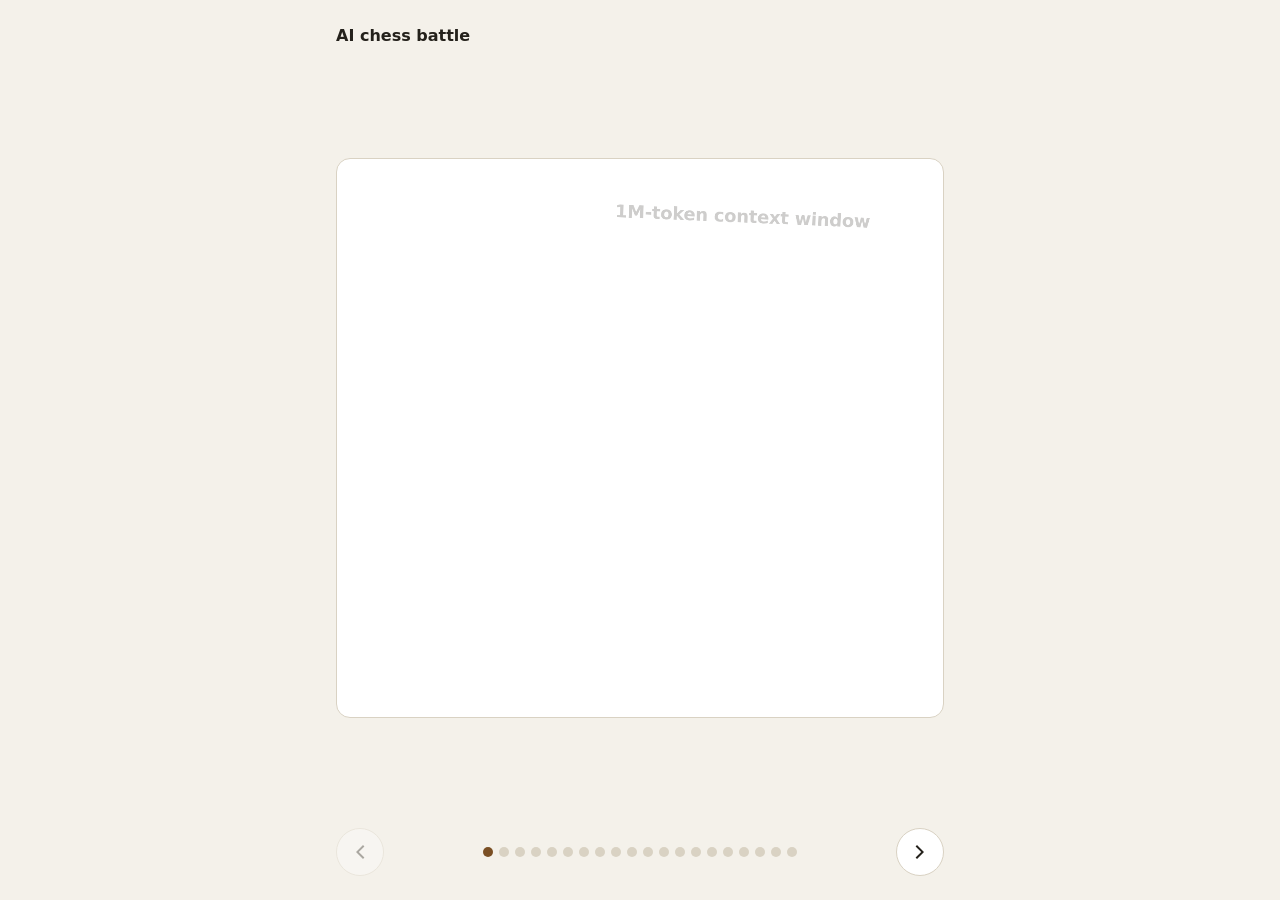
==== participants.html @ 526ddec9 "Release round 0" ====
<!doctype html>
<html lang="en">
<head>
<meta charset="utf-8">
<meta name="viewport" content="width=device-width, initial-scale=1">
<title>AI chess battle: the players</title>
<meta name="description" content="The sixteen players of the AI chess battle: who made them, when, how big they are and what they cost.">
<link rel="stylesheet" href="participants.css">
<script type="module" src="participants.js"></script>
</head>
<body>
<main class="stage">
  <header class="stage-head">
    <a class="back" href="./">AI chess battle</a>
    <span id="counter" class="counter" aria-live="polite"></span>
  </header>
  <article id="card" class="card" aria-live="polite"><p class="muted">Loading</p></article>
  <nav class="stage-nav" aria-label="Players">
    <button id="prev" class="nav-button" type="button" aria-label="Previous player">
      <svg viewBox="0 0 24 24" fill="currentColor" aria-hidden="true"><path d="M15 5 8 12l7 7 1.4-1.4L10.8 12l5.6-5.6z"/></svg>
    </button>
    <ol id="dots" class="dots"></ol>
    <button id="next" class="nav-button" type="button" aria-label="Next player">
      <svg viewBox="0 0 24 24" fill="currentColor" aria-hidden="true"><path d="M9 5 7.6 6.4l5.6 5.6-5.6 5.6L9 19l7-7z"/></svg>
    </button>
  </nav>
</main>
</body>
</html>
---- participants.css ----
:root {
  color-scheme: light dark;
  --bg: #f4f1ea; --surface: #ffffff; --border: #d9d2c3; --text: #24211b; --muted: #5c5547; --accent: #7a4f24;
  --track: #e4ded2; --focus: #2a78d6;
  --radius: 14px; --ease: cubic-bezier(0.2, 0, 0, 1);
}
@media (prefers-color-scheme: dark) {
  :root { --bg: #1b1916; --surface: #26231f; --border: #3d3832; --text: #ece7dd; --muted: #b3ab9c; --accent: #d9a566; --track: #1b1916; --focus: #6aa8f0; }
}
* { box-sizing: border-box; }
body { margin: 0; min-height: 100vh; background: var(--bg); color: var(--text); font: 16px/1.5 system-ui, sans-serif; }
:focus-visible { outline: 2px solid var(--focus); outline-offset: 3px; }
.stage { min-height: 100vh; max-width: 640px; margin: 0 auto; padding: 24px 16px; display: grid; grid-template-rows: auto 1fr auto; gap: 20px; }
.stage-head { display: flex; justify-content: space-between; align-items: center; }
.back { color: var(--text); font-weight: 700; text-decoration: none; }
.counter, .muted { color: var(--muted); font-variant-numeric: tabular-nums; }
.card { position: relative; align-self: center; background: var(--surface); border: 1px solid var(--border); border-radius: var(--radius); padding: 32px; min-height: 560px; display: flex; flex-direction: column; gap: 20px; }
.card.enter { animation: enter 260ms var(--ease); }
@keyframes enter { from { opacity: 0; transform: translateX(var(--from, 16px)); } to { opacity: 1; transform: none; } }
.who { display: flex; align-items: center; gap: 16px; }
.logo { width: 64px; height: 64px; border-radius: 14px; object-fit: contain; background: #fff; padding: 6px; border: 1px solid var(--border); flex: none; }
.logo-fallback { width: 64px; height: 64px; border-radius: 14px; display: grid; place-items: center; background: var(--accent); color: #fff; font-size: 1.8rem; font-weight: 800; flex: none; }
h1 { margin: 0; font-size: 1.7rem; line-height: 1.15; letter-spacing: -0.01em; }
.maker { color: var(--muted); }
.tags { display: flex; flex-wrap: wrap; gap: 8px; margin: 0; padding: 0; list-style: none; }
.tag { padding: 2px 10px; border-radius: 999px; border: 1px solid var(--border); font-size: 0.8rem; color: var(--muted); }
.tag.on { border-color: var(--accent); color: var(--accent); font-weight: 600; }
.facts { display: grid; grid-template-columns: repeat(3, 1fr); gap: 12px; margin: 0; }
.facts div { min-width: 0; }
.facts dt { font-size: 0.72rem; text-transform: uppercase; letter-spacing: 0.06em; color: var(--muted); }
.facts dd { margin: 2px 0 0; font-weight: 600; font-variant-numeric: tabular-nums; overflow-wrap: anywhere; }
.description { margin: 0; color: var(--text); }
.note { margin: 0; font-size: 0.85rem; color: var(--muted); }
.prices { display: grid; gap: 10px; margin-top: auto; }
.price { display: grid; grid-template-columns: 56px 1fr 96px; align-items: center; gap: 12px; font-size: 0.85rem; }
.price-label { color: var(--muted); }
.price-value { text-align: right; font-variant-numeric: tabular-nums; font-weight: 600; }
.bar { height: 12px; border-radius: 6px; background: var(--track); border: 1px solid var(--border); overflow: hidden; }
.bar span { display: block; height: 100%; border-radius: 6px 0 0 6px; box-shadow: inset 0 0 0 1px rgb(0 0 0 / 0.18); transition: width 300ms var(--ease); }
.scale { display: flex; justify-content: space-between; font-size: 0.72rem; color: var(--muted); padding-left: 68px; padding-right: 108px; }
.stage-nav { display: flex; align-items: center; justify-content: space-between; gap: 12px; }
.nav-button { width: 48px; height: 48px; border-radius: 50%; border: 1px solid var(--border); background: var(--surface); color: var(--text); display: grid; place-items: center; cursor: pointer; }
.nav-button:hover:not(:disabled) { border-color: var(--accent); color: var(--accent); }
.nav-button:disabled { opacity: 0.35; cursor: default; }
.nav-button svg { width: 24px; height: 24px; }
.dots { display: flex; flex-wrap: wrap; justify-content: center; gap: 6px; margin: 0; padding: 0; list-style: none; }
.dots button { width: 10px; height: 10px; padding: 0; border-radius: 50%; border: 0; background: var(--border); cursor: pointer; }
.dots button[aria-current="true"] { background: var(--accent); }
@media (max-width: 520px) {
  .card { padding: 20px; min-height: 620px; }
  .facts { grid-template-columns: repeat(2, 1fr); }
  .price { grid-template-columns: 48px 1fr 80px; }
  .scale { padding-left: 60px; padding-right: 92px; }
}
@media (prefers-reduced-motion: reduce) { .card.enter { animation: none; } .bar span { transition: none; } }
.who-text { flex: 1; min-width: 0; }
.title-row { display: flex; align-items: center; justify-content: space-between; gap: 12px; }
.role { padding: 4px 14px; border-radius: 999px; background: var(--accent); color: var(--surface); font-size: 0.8rem; font-weight: 700; letter-spacing: 0.08em; text-transform: uppercase; flex: none; }
@media (max-width: 520px) { h1 { font-size: 1.35rem; } .role { padding: 3px 10px; font-size: 0.72rem; } }
.metric p { margin: 0; }
.rules { margin: 0; padding-left: 1.2em; display: grid; gap: 10px; font-size: 0.92rem; }
.rules li::marker { color: var(--accent); font-weight: 700; }
.cover { flex: 1; display: flex; flex-direction: column; align-items: center; justify-content: center; gap: 22px; text-align: center; }
.card:has(.cover-image) { padding-top: 0; overflow: hidden; }
.cover-image { display: block; width: calc(100% + 64px); margin: 0 -32px; height: auto; aspect-ratio: 3 / 2; object-fit: cover; }
.visually-hidden { position: absolute; width: 1px; height: 1px; overflow: hidden; clip-path: inset(50%); white-space: nowrap; }
.cover-title { font-size: clamp(2.4rem, 7vw, 3.6rem); letter-spacing: -0.03em; line-height: 1; }
.cover-sub { margin: 0; max-width: 36ch; font-size: 1.15rem; color: var(--muted); }
.cover-faces { display: grid; grid-template-columns: repeat(8, 32px); gap: 6px; margin: 0; padding: 0; list-style: none; }
.cover-faces .logo, .cover-faces .logo-fallback { width: 32px; height: 32px; border-radius: 50%; padding: 3px; font-size: 0.85rem; }
.cover-meta { display: flex; flex-wrap: wrap; justify-content: center; gap: 8px 20px; margin: 0; padding: 0; list-style: none; font-weight: 600; }
.cover-meta li + li::before { content: "·"; margin-right: 20px; color: var(--muted); }
.presenting .stage-head { visibility: hidden; }
.presenting .dots { visibility: hidden; }
.presenting .nav-button { opacity: 0.25; }
@media (max-width: 520px) {
  .card:has(.cover-image) { padding-top: 0; }
  .cover-image { width: calc(100% + 40px); margin: 0 -20px; }
  .cover-meta { flex-direction: column; gap: 4px; }
  .cover-meta li + li::before { content: none; }
}
.card:has(.cover-image) .cover { justify-content: flex-start; }
.card-intro { padding: 0; overflow: hidden; }
.intro { position: relative; flex: 1; min-height: 520px; }
.buzz { position: absolute; max-width: 72%; width: max-content; font-weight: 800; letter-spacing: -0.01em; line-height: 1.1; color: var(--text); opacity: 0; }
.buzz:nth-child(3n) { color: var(--accent); }
.buzz:nth-child(4n) { color: var(--muted); font-weight: 600; }
.punchline { position: absolute; inset: 0; display: grid; place-items: center; margin: 0; padding: 32px; text-align: center; font-size: clamp(1.8rem, 5vw, 2.6rem); font-weight: 800; letter-spacing: -0.02em; opacity: 0; }
.cover-sub { max-width: 36ch; }
@media (prefers-reduced-motion: reduce) { .buzz { opacity: 0.35; } .punchline { opacity: 1; } }
.card-cover { position: fixed; inset: 0; align-self: stretch; justify-self: stretch; z-index: 1; min-height: 0; padding: 0; border: 0; border-radius: 0; overflow: hidden; background: #111; animation: none; }
.cover-full { position: absolute; inset: 0; width: 100%; height: 100%; object-fit: cover; object-position: 50% 12%; }
.cover-lines { position: absolute; left: 6vw; right: 6vw; top: 66.7%; bottom: 0; margin: 0; display: flex; flex-direction: column; align-items: center; justify-content: center; gap: 0.2em; text-align: center; font-size: clamp(1.4rem, 3.4vw, 3rem); font-weight: 800; line-height: 1.1; letter-spacing: -0.02em; }
.cover-lines span { color: #fff; text-shadow: 0 2px 4px rgb(0 0 0 / 0.8), 0 0 24px rgb(0 0 0 / 0.6); opacity: 0; animation: sticker 520ms var(--ease) forwards; }
@keyframes sticker { from { opacity: 0; transform: translateY(0.6em) rotate(-1.5deg); } to { opacity: 1; transform: none; } }
.on-cover .stage-head, .on-cover .dots { visibility: hidden; }
.on-cover .stage-nav { position: fixed; left: 16px; right: 16px; bottom: 16px; z-index: 2; }
.on-cover .nav-button { background: rgb(255 255 255 / 0.85); color: #1b1916; border-color: transparent; }
@media (prefers-reduced-motion: reduce) { .cover-lines span { animation: none; opacity: 1; } }
.who-cares { position: absolute; left: 50%; top: 50%; z-index: 3; margin: 0; padding: 0.1em 0.4em; border: 0.09em solid var(--dear, #d03b3b); border-radius: 0.12em; color: #d03b3b; background: rgb(255 255 255 / 0.9); font-size: clamp(3rem, 11vw, 6rem); font-weight: 900; letter-spacing: 0.02em; line-height: 1; text-transform: uppercase; white-space: nowrap; pointer-events: none; transform: translate(-50%, -50%) rotate(-16deg); animation: stamp 380ms cubic-bezier(0.2, 0.9, 0.3, 1.3) both; }
@keyframes stamp { from { opacity: 0; transform: translate(-50%, -50%) rotate(-16deg) scale(2.4); } to { opacity: 1; transform: translate(-50%, -50%) rotate(-16deg) scale(1); } }
@media (prefers-reduced-motion: reduce) { .who-cares { animation: none; } }
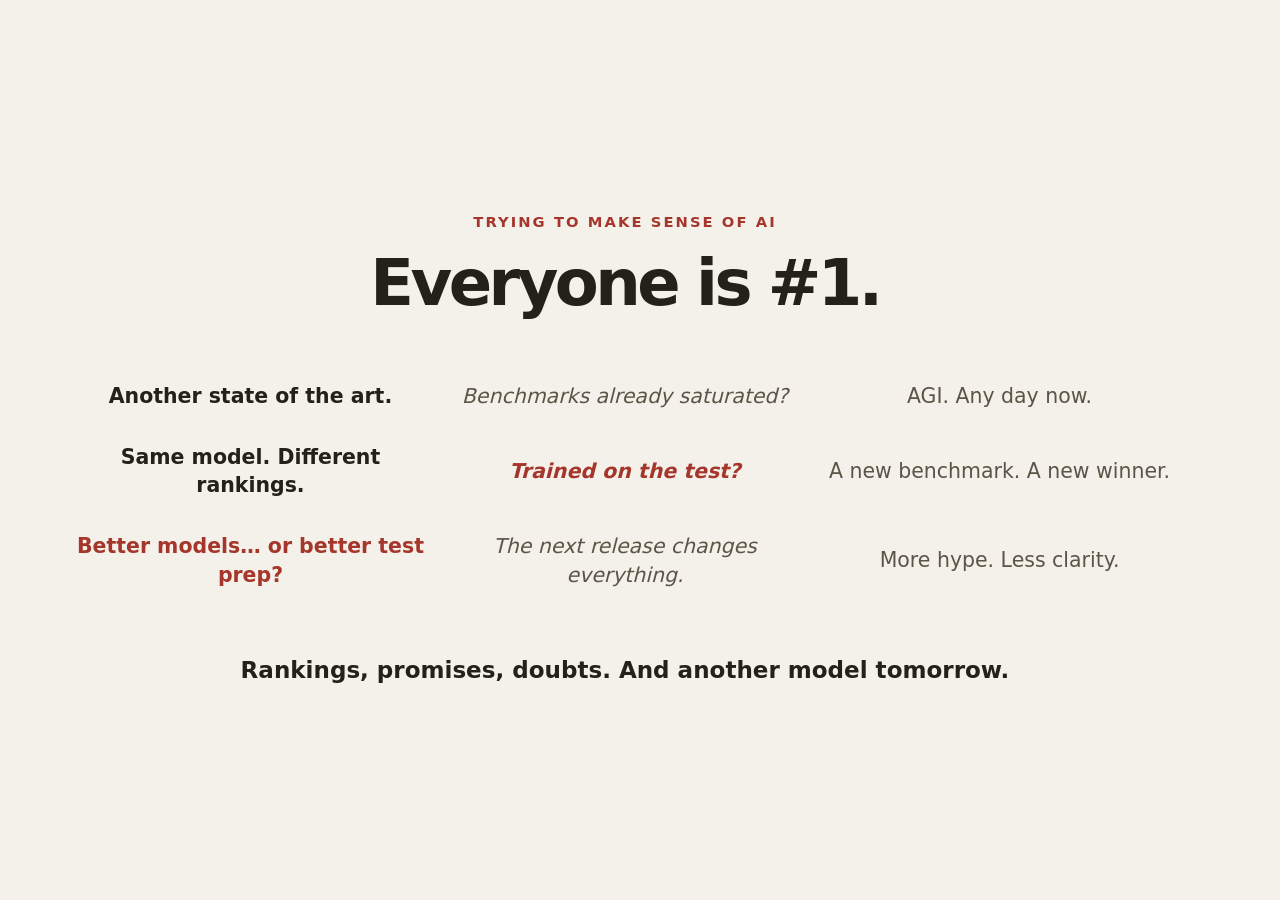
==== commit 2b32fe05: "Publish all nine rounds with the recording-ready presentation The presentation now chains every roun" ====
--- a/participants.html
+++ b/participants.html
@@ -3,27 +3,32 @@
 <head>
 <meta charset="utf-8">
 <meta name="viewport" content="width=device-width, initial-scale=1">
-<title>AI chess battle: the players</title>
-<meta name="description" content="The sixteen players of the AI chess battle: who made them, when, how big they are and what they cost.">
+<meta name="theme-color" content="#f4f1ea">
+<title>AI chess battle: the presentation</title>
+<meta name="description" content="Meet the contenders. Learn the rules. Pick your favourite. The AI chess battle starts here.">
+<link rel="stylesheet" href="vendor/chessground/chessground.base.css">
+<link rel="stylesheet" href="vendor/chessground/chessground.brown.css">
+<link rel="stylesheet" href="vendor/chessground/chessground.cburnett.css">
 <link rel="stylesheet" href="participants.css">
 <script type="module" src="participants.js"></script>
 </head>
 <body>
 <main class="stage">
   <header class="stage-head">
-    <a class="back" href="./">AI chess battle</a>
-    <span id="counter" class="counter" aria-live="polite"></span>
+    <a class="brand" href="./">AI chess battle</a>
+    <nav class="mode-nav" aria-label="Mode"><a href="participants.html" aria-current="page">Presentation</a><a id="tournament-link" href="./">Tournament</a></nav>
+    <button id="fullscreen" class="icon-button" type="button" aria-label="Enter fullscreen" title="Fullscreen">
+      <svg viewBox="0 0 24 24" fill="currentColor" aria-hidden="true"><path d="M3 3h7v2H5v5H3zm11 0h7v7h-2V5h-5zM3 14h2v5h5v2H3zm16 0h2v7h-7v-2h5z"/></svg>
+    </button>
   </header>
-  <article id="card" class="card" aria-live="polite"><p class="muted">Loading</p></article>
-  <nav class="stage-nav" aria-label="Players">
-    <button id="prev" class="nav-button" type="button" aria-label="Previous player">
-      <svg viewBox="0 0 24 24" fill="currentColor" aria-hidden="true"><path d="M15 5 8 12l7 7 1.4-1.4L10.8 12l5.6-5.6z"/></svg>
-    </button>
-    <ol id="dots" class="dots"></ol>
-    <button id="next" class="nav-button" type="button" aria-label="Next player">
-      <svg viewBox="0 0 24 24" fill="currentColor" aria-hidden="true"><path d="M9 5 7.6 6.4l5.6 5.6-5.6 5.6L9 19l7-7z"/></svg>
-    </button>
-  </nav>
+  <article id="card" tabindex="0" class="scene" aria-busy="true"><div class="state"><p class="eyebrow">Setting the stage</p><h1>Warming up the brains.</h1><p>Loading the presentation…</p></div></article>
+  <footer class="stage-foot">
+    <div class="transport">
+      <button id="prev" class="nav-button" type="button" aria-label="Previous scene" disabled><svg viewBox="0 0 24 24" fill="currentColor" aria-hidden="true"><path d="m14 5 1.4 1.4L9.8 12l5.6 5.6L14 19l-7-7z"/></svg></button>
+      <button id="next" class="nav-button next-button" type="button" aria-label="Next scene" disabled><span id="next-label">Next</span><svg viewBox="0 0 24 24" fill="currentColor" aria-hidden="true"><path d="m10 5 7 7-7 7-1.4-1.4 5.6-5.6-5.6-5.6z"/></svg></button>
+    </div>
+  </footer>
 </main>
+<p id="notice" class="notice" role="status" hidden></p>
 </body>
 </html>
--- a/vendor/chessground/chessground.base.css
+++ b/vendor/chessground/chessground.base.css
@@ -0,0 +1,224 @@
+.cg-wrap {
+  box-sizing: content-box;
+  position: relative;
+  display: block;
+}
+
+cg-container {
+  position: absolute;
+  width: 100%;
+  height: 100%;
+  display: block;
+  top: 0;
+}
+
+cg-board {
+  position: absolute;
+  top: 0;
+  left: 0;
+  width: 100%;
+  height: 100%;
+  -webkit-user-select: none;
+  -moz-user-select: none;
+  -ms-user-select: none;
+  user-select: none;
+  line-height: 0;
+  background-size: cover;
+}
+
+.cg-wrap.manipulable cg-board {
+  cursor: pointer;
+}
+
+cg-board square {
+  position: absolute;
+  top: 0;
+  left: 0;
+  width: 12.5%;
+  height: 12.5%;
+  pointer-events: none;
+}
+
+cg-board square.move-dest {
+  pointer-events: auto;
+}
+
+cg-board square.last-move {
+  will-change: transform;
+}
+
+.cg-wrap piece {
+  position: absolute;
+  top: 0;
+  left: 0;
+  width: 12.5%;
+  height: 12.5%;
+  background-size: cover;
+  z-index: 2;
+  will-change: transform;
+  pointer-events: none;
+}
+
+cg-board piece.dragging {
+  cursor: move;
+  /* !important to override z-index from 3D piece inline style */
+  z-index: 11 !important;
+}
+
+piece.anim {
+  z-index: 8;
+}
+
+piece.fading {
+  z-index: 1;
+  opacity: 0.5;
+}
+
+.cg-wrap piece.ghost {
+  opacity: 0.3;
+}
+
+.cg-wrap piece svg {
+  overflow: hidden;
+  position: relative;
+  top: 0px;
+  left: 0px;
+  width: 100%;
+  height: 100%;
+  pointer-events: none;
+  z-index: 2;
+  opacity: 0.6;
+}
+
+.cg-wrap cg-auto-pieces,
+.cg-wrap .cg-shapes,
+.cg-wrap .cg-custom-svgs {
+  overflow: visible;
+  position: absolute;
+  top: 0px;
+  left: 0px;
+  width: 100%;
+  height: 100%;
+  pointer-events: none;
+}
+
+.cg-wrap cg-auto-pieces {
+  z-index: 2;
+}
+
+.cg-wrap cg-auto-pieces piece {
+  opacity: 0.3;
+}
+
+.cg-wrap .cg-shapes {
+  overflow: hidden;
+  opacity: 0.6;
+  z-index: 2;
+}
+
+.cg-wrap .cg-custom-svgs {
+  /* over piece.anim = 8, but under piece.dragging = 11 */
+  z-index: 9;
+}
+
+.cg-wrap .cg-custom-svgs svg {
+  overflow: visible;
+}
+
+.cg-wrap coords {
+  position: absolute;
+  display: flex;
+  pointer-events: none;
+  opacity: 0.8;
+  font-family: sans-serif;
+  font-size: 9px;
+}
+
+.cg-wrap coords.ranks {
+  left: 4px;
+  top: -20px;
+  flex-flow: column-reverse;
+  height: 100%;
+  width: 12px;
+}
+
+.cg-wrap coords.ranks.black {
+  flex-flow: column;
+}
+
+.cg-wrap coords.ranks.left {
+  left: -15px;
+  align-items: flex-end;
+}
+
+.cg-wrap coords.files {
+  bottom: -4px;
+  left: 24px;
+  flex-flow: row;
+  width: 100%;
+  height: 16px;
+  text-transform: uppercase;
+  text-align: center;
+}
+
+.cg-wrap coords.files.black {
+  flex-flow: row-reverse;
+}
+
+.cg-wrap coords coord {
+  flex: 1 1 auto;
+}
+
+.cg-wrap coords.ranks coord {
+  transform: translateY(39%);
+}
+
+.cg-wrap coords.squares {
+  bottom: 0;
+  left: 0;
+  text-transform: uppercase;
+  text-align: right;
+  flex-flow: column-reverse;
+  height: 100%;
+  width: 12.5%;
+}
+
+.cg-wrap coords.squares.black {
+  flex-flow: column;
+}
+
+.cg-wrap coords.squares.left {
+  text-align: left;
+}
+
+.cg-wrap coords.squares coord {
+  padding: 6% 4%;
+}
+
+.cg-wrap coords.squares.rank2 {
+  transform: translateX(100%);
+}
+
+.cg-wrap coords.squares.rank3 {
+  transform: translateX(200%);
+}
+
+.cg-wrap coords.squares.rank4 {
+  transform: translateX(300%);
+}
+
+.cg-wrap coords.squares.rank5 {
+  transform: translateX(400%);
+}
+
+.cg-wrap coords.squares.rank6 {
+  transform: translateX(500%);
+}
+
+.cg-wrap coords.squares.rank7 {
+  transform: translateX(600%);
+}
+
+.cg-wrap coords.squares.rank8 {
+  transform: translateX(700%);
+}
--- a/vendor/chessground/chessground.brown.css
+++ b/vendor/chessground/chessground.brown.css
@@ -0,0 +1,62 @@
+/** Colored board squares as an embedded SVG */
+cg-board {
+  background-color: #f0d9b5;
+  background-image: url('[data-uri]');
+}
+
+/** Interactive board square colors */
+cg-board square.move-dest {
+  background: radial-gradient(rgba(20, 85, 30, 0.5) 22%, #208530 0, rgba(0, 0, 0, 0.3) 0, rgba(0, 0, 0, 0) 0);
+}
+cg-board square.premove-dest {
+  background: radial-gradient(rgba(20, 30, 85, 0.5) 22%, #203085 0, rgba(0, 0, 0, 0.3) 0, rgba(0, 0, 0, 0) 0);
+}
+cg-board square.oc.move-dest {
+  background: radial-gradient(transparent 0%, transparent 80%, rgba(20, 85, 0, 0.3) 80%);
+}
+cg-board square.oc.premove-dest {
+  background: radial-gradient(transparent 0%, transparent 80%, rgba(20, 30, 85, 0.2) 80%);
+}
+cg-board square.move-dest:hover {
+  background: rgba(20, 85, 30, 0.3);
+}
+cg-board square.premove-dest:hover {
+  background: rgba(20, 30, 85, 0.2);
+}
+cg-board square.last-move {
+  background-color: rgba(155, 199, 0, 0.41);
+}
+cg-board square.selected {
+  background-color: rgba(20, 85, 30, 0.5);
+}
+cg-board square.check {
+  background: radial-gradient(
+    ellipse at center,
+    rgba(255, 0, 0, 1) 0%,
+    rgba(231, 0, 0, 1) 25%,
+    rgba(169, 0, 0, 0) 89%,
+    rgba(158, 0, 0, 0) 100%
+  );
+}
+cg-board square.current-premove {
+  background-color: rgba(20, 30, 85, 0.5);
+}
+
+/** Alternating colors in rank/file/square labels */
+.orientation-white .ranks :nth-child(odd),
+.orientation-white .files :nth-child(even),
+.orientation-black .ranks :nth-child(even),
+.orientation-black .files :nth-child(odd),
+coords.squares:nth-of-type(odd) :nth-child(even),
+coords.squares:nth-of-type(even) :nth-child(odd) {
+  color: rgba(72, 72, 72, 0.8);
+}
+
+.orientation-white .ranks :nth-child(even),
+.orientation-white .files :nth-child(odd),
+.orientation-black .ranks :nth-child(odd),
+.orientation-black .files :nth-child(even),
+coords.squares:nth-of-type(odd) :nth-child(odd),
+coords.squares:nth-of-type(even) :nth-child(even) {
+  color: rgba(255, 255, 255, 0.8);
+}
--- a/vendor/chessground/chessground.cburnett.css
+++ b/vendor/chessground/chessground.cburnett.css
@@ -0,0 +1,37 @@
+/** Embedded SVGs for all chess pieces */
+.cg-wrap piece.pawn.white {
+  background-image: url('[data-uri]');
+}
+.cg-wrap piece.bishop.white {
+  background-image: url('[data-uri]');
+}
+.cg-wrap piece.knight.white {
+  background-image: url('[data-uri]');
+}
+.cg-wrap piece.rook.white {
+  background-image: url('[data-uri]');
+}
+.cg-wrap piece.queen.white {
+  background-image: url('[data-uri]');
+}
+.cg-wrap piece.king.white {
+  background-image: url('[data-uri]');
+}
+.cg-wrap piece.pawn.black {
+  background-image: url('[data-uri]');
+}
+.cg-wrap piece.bishop.black {
+  background-image: url('[data-uri]');
+}
+.cg-wrap piece.knight.black {
+  background-image: url('[data-uri]');
+}
+.cg-wrap piece.rook.black {
+  background-image: url('[data-uri]');
+}
+.cg-wrap piece.queen.black {
+  background-image: url('[data-uri]');
+}
+.cg-wrap piece.king.black {
+  background-image: url('[data-uri]');
+}
--- a/participants.css
+++ b/participants.css
@@ -1,102 +1,391 @@
 :root {
-  color-scheme: light dark;
-  --bg: #f4f1ea; --surface: #ffffff; --border: #d9d2c3; --text: #24211b; --muted: #5c5547; --accent: #7a4f24;
-  --track: #e4ded2; --focus: #2a78d6;
-  --radius: 14px; --ease: cubic-bezier(0.2, 0, 0, 1);
-}
-@media (prefers-color-scheme: dark) {
-  :root { --bg: #1b1916; --surface: #26231f; --border: #3d3832; --text: #ece7dd; --muted: #b3ab9c; --accent: #d9a566; --track: #1b1916; --focus: #6aa8f0; }
+  color-scheme: light;
+  --bg: #f4f1ea; --paper: #fffdf6; --ink: #24211b; --muted: #5c5547;
+  --accent: #7a4f24; --red: #a5362b; --gold: #d9a566; --olive: #485638; --green: #2f7d32; --amber: #b7791f;
+  --line: #c8bfad; --soft: #e7dfd0; --poster: #e6b577; --white: #fff; --logo-ink: #24211b;
+  --focus: #1763a6; --s1: 4px; --s2: 8px; --s3: 16px; --s4: 24px; --s5: 32px; --s6: 48px;
+  --display: system-ui, sans-serif;
+  --ease: cubic-bezier(.2, 0, 0, 1);
 }
 * { box-sizing: border-box; }
-body { margin: 0; min-height: 100vh; background: var(--bg); color: var(--text); font: 16px/1.5 system-ui, sans-serif; }
-:focus-visible { outline: 2px solid var(--focus); outline-offset: 3px; }
-.stage { min-height: 100vh; max-width: 640px; margin: 0 auto; padding: 24px 16px; display: grid; grid-template-rows: auto 1fr auto; gap: 20px; }
-.stage-head { display: flex; justify-content: space-between; align-items: center; }
-.back { color: var(--text); font-weight: 700; text-decoration: none; }
-.counter, .muted { color: var(--muted); font-variant-numeric: tabular-nums; }
-.card { position: relative; align-self: center; background: var(--surface); border: 1px solid var(--border); border-radius: var(--radius); padding: 32px; min-height: 560px; display: flex; flex-direction: column; gap: 20px; }
-.card.enter { animation: enter 260ms var(--ease); }
-@keyframes enter { from { opacity: 0; transform: translateX(var(--from, 16px)); } to { opacity: 1; transform: none; } }
-.who { display: flex; align-items: center; gap: 16px; }
-.logo { width: 64px; height: 64px; border-radius: 14px; object-fit: contain; background: #fff; padding: 6px; border: 1px solid var(--border); flex: none; }
-.logo-fallback { width: 64px; height: 64px; border-radius: 14px; display: grid; place-items: center; background: var(--accent); color: #fff; font-size: 1.8rem; font-weight: 800; flex: none; }
-h1 { margin: 0; font-size: 1.7rem; line-height: 1.15; letter-spacing: -0.01em; }
-.maker { color: var(--muted); }
-.tags { display: flex; flex-wrap: wrap; gap: 8px; margin: 0; padding: 0; list-style: none; }
-.tag { padding: 2px 10px; border-radius: 999px; border: 1px solid var(--border); font-size: 0.8rem; color: var(--muted); }
-.tag.on { border-color: var(--accent); color: var(--accent); font-weight: 600; }
-.facts { display: grid; grid-template-columns: repeat(3, 1fr); gap: 12px; margin: 0; }
-.facts div { min-width: 0; }
-.facts dt { font-size: 0.72rem; text-transform: uppercase; letter-spacing: 0.06em; color: var(--muted); }
-.facts dd { margin: 2px 0 0; font-weight: 600; font-variant-numeric: tabular-nums; overflow-wrap: anywhere; }
-.description { margin: 0; color: var(--text); }
-.note { margin: 0; font-size: 0.85rem; color: var(--muted); }
-.prices { display: grid; gap: 10px; margin-top: auto; }
-.price { display: grid; grid-template-columns: 56px 1fr 96px; align-items: center; gap: 12px; font-size: 0.85rem; }
-.price-label { color: var(--muted); }
-.price-value { text-align: right; font-variant-numeric: tabular-nums; font-weight: 600; }
-.bar { height: 12px; border-radius: 6px; background: var(--track); border: 1px solid var(--border); overflow: hidden; }
-.bar span { display: block; height: 100%; border-radius: 6px 0 0 6px; box-shadow: inset 0 0 0 1px rgb(0 0 0 / 0.18); transition: width 300ms var(--ease); }
-.scale { display: flex; justify-content: space-between; font-size: 0.72rem; color: var(--muted); padding-left: 68px; padding-right: 108px; }
-.stage-nav { display: flex; align-items: center; justify-content: space-between; gap: 12px; }
-.nav-button { width: 48px; height: 48px; border-radius: 50%; border: 1px solid var(--border); background: var(--surface); color: var(--text); display: grid; place-items: center; cursor: pointer; }
-.nav-button:hover:not(:disabled) { border-color: var(--accent); color: var(--accent); }
-.nav-button:disabled { opacity: 0.35; cursor: default; }
-.nav-button svg { width: 24px; height: 24px; }
-.dots { display: flex; flex-wrap: wrap; justify-content: center; gap: 6px; margin: 0; padding: 0; list-style: none; }
-.dots button { width: 10px; height: 10px; padding: 0; border-radius: 50%; border: 0; background: var(--border); cursor: pointer; }
-.dots button[aria-current="true"] { background: var(--accent); }
-@media (max-width: 520px) {
-  .card { padding: 20px; min-height: 620px; }
-  .facts { grid-template-columns: repeat(2, 1fr); }
-  .price { grid-template-columns: 48px 1fr 80px; }
-  .scale { padding-left: 60px; padding-right: 92px; }
-}
-@media (prefers-reduced-motion: reduce) { .card.enter { animation: none; } .bar span { transition: none; } }
-.who-text { flex: 1; min-width: 0; }
-.title-row { display: flex; align-items: center; justify-content: space-between; gap: 12px; }
-.role { padding: 4px 14px; border-radius: 999px; background: var(--accent); color: var(--surface); font-size: 0.8rem; font-weight: 700; letter-spacing: 0.08em; text-transform: uppercase; flex: none; }
-@media (max-width: 520px) { h1 { font-size: 1.35rem; } .role { padding: 3px 10px; font-size: 0.72rem; } }
-.metric p { margin: 0; }
-.rules { margin: 0; padding-left: 1.2em; display: grid; gap: 10px; font-size: 0.92rem; }
-.rules li::marker { color: var(--accent); font-weight: 700; }
-.cover { flex: 1; display: flex; flex-direction: column; align-items: center; justify-content: center; gap: 22px; text-align: center; }
-.card:has(.cover-image) { padding-top: 0; overflow: hidden; }
-.cover-image { display: block; width: calc(100% + 64px); margin: 0 -32px; height: auto; aspect-ratio: 3 / 2; object-fit: cover; }
-.visually-hidden { position: absolute; width: 1px; height: 1px; overflow: hidden; clip-path: inset(50%); white-space: nowrap; }
-.cover-title { font-size: clamp(2.4rem, 7vw, 3.6rem); letter-spacing: -0.03em; line-height: 1; }
-.cover-sub { margin: 0; max-width: 36ch; font-size: 1.15rem; color: var(--muted); }
-.cover-faces { display: grid; grid-template-columns: repeat(8, 32px); gap: 6px; margin: 0; padding: 0; list-style: none; }
-.cover-faces .logo, .cover-faces .logo-fallback { width: 32px; height: 32px; border-radius: 50%; padding: 3px; font-size: 0.85rem; }
-.cover-meta { display: flex; flex-wrap: wrap; justify-content: center; gap: 8px 20px; margin: 0; padding: 0; list-style: none; font-weight: 600; }
-.cover-meta li + li::before { content: "·"; margin-right: 20px; color: var(--muted); }
-.presenting .stage-head { visibility: hidden; }
-.presenting .dots { visibility: hidden; }
-.presenting .nav-button { opacity: 0.25; }
-@media (max-width: 520px) {
-  .card:has(.cover-image) { padding-top: 0; }
-  .cover-image { width: calc(100% + 40px); margin: 0 -20px; }
-  .cover-meta { flex-direction: column; gap: 4px; }
-  .cover-meta li + li::before { content: none; }
-}
-.card:has(.cover-image) .cover { justify-content: flex-start; }
-.card-intro { padding: 0; overflow: hidden; }
-.intro { position: relative; flex: 1; min-height: 520px; }
-.buzz { position: absolute; max-width: 72%; width: max-content; font-weight: 800; letter-spacing: -0.01em; line-height: 1.1; color: var(--text); opacity: 0; }
-.buzz:nth-child(3n) { color: var(--accent); }
-.buzz:nth-child(4n) { color: var(--muted); font-weight: 600; }
-.punchline { position: absolute; inset: 0; display: grid; place-items: center; margin: 0; padding: 32px; text-align: center; font-size: clamp(1.8rem, 5vw, 2.6rem); font-weight: 800; letter-spacing: -0.02em; opacity: 0; }
-.cover-sub { max-width: 36ch; }
-@media (prefers-reduced-motion: reduce) { .buzz { opacity: 0.35; } .punchline { opacity: 1; } }
-.card-cover { position: fixed; inset: 0; align-self: stretch; justify-self: stretch; z-index: 1; min-height: 0; padding: 0; border: 0; border-radius: 0; overflow: hidden; background: #111; animation: none; }
-.cover-full { position: absolute; inset: 0; width: 100%; height: 100%; object-fit: cover; object-position: 50% 12%; }
-.cover-lines { position: absolute; left: 6vw; right: 6vw; top: 66.7%; bottom: 0; margin: 0; display: flex; flex-direction: column; align-items: center; justify-content: center; gap: 0.2em; text-align: center; font-size: clamp(1.4rem, 3.4vw, 3rem); font-weight: 800; line-height: 1.1; letter-spacing: -0.02em; }
-.cover-lines span { color: #fff; text-shadow: 0 2px 4px rgb(0 0 0 / 0.8), 0 0 24px rgb(0 0 0 / 0.6); opacity: 0; animation: sticker 520ms var(--ease) forwards; }
-@keyframes sticker { from { opacity: 0; transform: translateY(0.6em) rotate(-1.5deg); } to { opacity: 1; transform: none; } }
-.on-cover .stage-head, .on-cover .dots { visibility: hidden; }
-.on-cover .stage-nav { position: fixed; left: 16px; right: 16px; bottom: 16px; z-index: 2; }
-.on-cover .nav-button { background: rgb(255 255 255 / 0.85); color: #1b1916; border-color: transparent; }
-@media (prefers-reduced-motion: reduce) { .cover-lines span { animation: none; opacity: 1; } }
-.who-cares { position: absolute; left: 50%; top: 50%; z-index: 3; margin: 0; padding: 0.1em 0.4em; border: 0.09em solid var(--dear, #d03b3b); border-radius: 0.12em; color: #d03b3b; background: rgb(255 255 255 / 0.9); font-size: clamp(3rem, 11vw, 6rem); font-weight: 900; letter-spacing: 0.02em; line-height: 1; text-transform: uppercase; white-space: nowrap; pointer-events: none; transform: translate(-50%, -50%) rotate(-16deg); animation: stamp 380ms cubic-bezier(0.2, 0.9, 0.3, 1.3) both; }
-@keyframes stamp { from { opacity: 0; transform: translate(-50%, -50%) rotate(-16deg) scale(2.4); } to { opacity: 1; transform: translate(-50%, -50%) rotate(-16deg) scale(1); } }
-@media (prefers-reduced-motion: reduce) { .who-cares { animation: none; } }
+html { scrollbar-gutter: stable; }
+body { margin: 0; background: var(--bg); color: var(--ink); font: 16px/1.5 system-ui, sans-serif; }
+button, a { -webkit-tap-highlight-color: transparent; }
+button { font: inherit; cursor: pointer; border: 0; }
+a { color: inherit; text-underline-offset: .25em; }
+button, a { touch-action: manipulation; }
+button:disabled { cursor: default; opacity: .45; }
+:focus-visible { outline: 3px solid var(--focus); outline-offset: 4px; }
+h1:focus { outline: none; }
+[hidden] { display: none !important; }
+h1, h2, h3, p { margin: 0; }
+svg { width: 1.4em; height: 1.4em; flex: none; }
+/* No top or bottom bar: the scene takes the whole screen and the keyboard drives it. */
+.stage { height: 100vh; height: 100svh; max-width: none; margin: auto; padding: 0 clamp(32px, 4vw, 96px); display: grid; grid-template-rows: 0 minmax(0, 1fr) 0; }
+.stage-head, .stage-foot { visibility: hidden; overflow: hidden; }
+.stage-head { display: flex; align-items: center; gap: var(--s4); }
+.brand { margin-right: auto; font-weight: 900; font-size: 1.1rem; text-decoration: none; line-height: 1.2; min-height: 44px; display: flex; flex-direction: column; justify-content: center; }
+.mode-nav { display: flex; gap: var(--s4); font-size: .8rem; font-weight: 750; }
+.mode-nav a { min-height: 44px; display: flex; align-items: center; text-decoration: none; }
+.mode-nav [aria-current] { border-bottom-color: var(--red); }
+.icon-button, .nav-button { width: 48px; height: 48px; display: inline-flex; align-items: center; justify-content: center; background: transparent; color: var(--ink); }
+.icon-button:hover, .nav-button:hover:not(:disabled) { background: var(--soft); }
+.scene { min-width: 0; min-height: 0; overflow-y: auto; overflow-x: hidden; position: relative; scrollbar-gutter: stable; }
+.scene > div { min-height: 100%; padding: clamp(16px, min(3.4vw, 4vh), 56px) var(--s4); animation: scene-in 240ms var(--ease); }
+@keyframes scene-in { from { opacity: 0; transform: translateX(var(--direction, 20px)); } to { opacity: 1; transform: none; } }
+.stage-foot { position: relative; display: flex; align-items: center; justify-content: flex-end; gap: var(--s3); }
+.transport { display: flex; align-items: center; gap: var(--s2); flex: none; }
+.next-button { width: 104px; gap: var(--s2); font-size: .75rem; font-weight: 800; background: var(--ink); color: var(--paper); }
+.next-button:hover:not(:disabled) { background: var(--accent); }
+.eyebrow { font: 800 clamp(.85rem, 1.15vw, 1.25rem)/1.4 system-ui, sans-serif; letter-spacing: .14em; text-transform: uppercase; color: var(--red); margin-bottom: var(--s3); }
+h1 { font: 750 clamp(2.4rem, min(5.5vw, 9vh), 6rem)/1.08 var(--display); letter-spacing: -.055em; white-space: pre-line; overflow-wrap: anywhere; }
+.lede { max-width: 44ch; margin-top: var(--s4); font-size: clamp(1rem, 1.4vw, 1.25rem); color: var(--muted); line-height: 1.6; }
+.primary-button { display: inline-flex; min-height: 52px; align-items: center; justify-content: center; padding: var(--s3) var(--s4); background: var(--red); color: var(--white); text-decoration: none; font-weight: 850; font-size: .9rem; }
+.primary-button:hover { background: var(--accent); }
+.text-button { display: inline-flex; align-items: center; min-height: 44px; padding: var(--s2) 0; background: none; color: var(--ink); font-size: .8rem; font-weight: 800; text-decoration: underline; text-underline-offset: .3em; }
+.muted { color: var(--muted); }
+.cover-layout { display: grid; grid-template-columns: 1fr 1.1fr; align-items: center; gap: var(--s6); }
+.cover-copy { position: relative; z-index: 1; }
+.cover-copy h1 { font-size: clamp(3.2rem, 6.4vw, 6.5rem); }
+.cover-art { position: relative; }
+.cover-art img { width: 100%; height: auto; aspect-ratio: 3 / 2; object-fit: cover; display: block; }
+.rules-layout, .lineup-layout, .matchups-layout { display: flex; flex-direction: column; justify-content: center; gap: clamp(12px, 3.5vh, 32px); }
+.rules-layout .scene-heading { display: grid; grid-template-columns: 1.2fr 1fr; gap: 0 var(--s6); align-items: end; }
+.rules-layout .eyebrow { grid-column: 1 / -1; }
+.rules-layout h1, .matchups-layout h1, .lineup-layout h1 { font-size: clamp(2.2rem, min(4.5vw, 7.5vh), 4.5rem); }
+.rules-layout .lede, .matchups-layout .lede { margin: 0; }
+.rule-steps { display: grid; grid-template-columns: repeat(3, 1fr); gap: var(--s5); list-style: none; margin: 0; padding: 0; }
+.rule-steps li { position: relative; padding-top: clamp(8px, 2.5vh, 24px); }
+/* The number sits on top of its own step, not at the far edge where it reads as the next column's. */
+.step-number { display: block; margin-bottom: clamp(6px, 1.5vh, 12px); color: var(--accent); font: 900 clamp(2rem, 5vh, 3rem)/1 var(--display); }
+.rule-steps h2 { margin: clamp(8px, 2.5vh, 24px) 0 var(--s2); font-size: 1.2rem; letter-spacing: -.04em; }
+.rule-steps p { font-size: .9rem; max-width: 30ch; color: var(--muted); }
+.mini-board { width: clamp(56px, 11vh, 96px); height: clamp(56px, 11vh, 96px); display: grid; grid-template-columns: repeat(8, 1fr); }
+.mini-board span { background: var(--paper); }
+.mini-board .dark-square { background: var(--accent); }
+.move-options { height: clamp(56px, 11vh, 96px); display: flex; align-items: center; gap: var(--s2); font: 800 1.5rem/1 monospace; }
+.move-options span { color: var(--muted); text-decoration: line-through; }
+.move-options strong { background: var(--gold); padding: var(--s3); }
+.judge-mark { height: clamp(56px, 11vh, 96px); font: 900 clamp(3.5rem, 11vh, 6rem)/1 var(--display); color: var(--red); }
+.scene-bottom { display: flex; justify-content: space-between; align-items: center; gap: var(--s4); padding-top: clamp(4px, 2vh, 24px); font-size: .85rem; }
+.fighter-layout { display: grid; grid-template-columns: 1.15fr 1fr; align-items: center; gap: clamp(32px, 5vw, 80px); }
+.fighter-layout > * { min-width: 0; }
+.fighter-alias { color: var(--accent); font-weight: 750; font-size: clamp(1.1rem, min(2vw, 3.2vh), 1.8rem); margin-bottom: clamp(4px, 1.5vh, 16px); font-style: italic; }
+.fighter-identity h1 { font-size: clamp(2.2rem, min(5vw, 8.5vh), 5.5rem); max-width: 13ch; }
+.maker { color: var(--muted); font-size: .8rem; margin-top: var(--s3); }
+.fighter-wink { max-width: 36ch; margin-top: clamp(4px, 1vh, 8px); color: var(--olive); font-weight: 650; font-size: clamp(.9rem, min(1.25vw, 2.2vh), 1.2rem); line-height: 1.45; }
+.fighter-roast { max-width: 36ch; margin-top: clamp(6px, 1.8vh, 16px); color: var(--red); font-weight: 650; font-style: italic; font-size: clamp(.95rem, min(1.4vw, 2.4vh), 1.35rem); line-height: 1.45; }
+.fighter-line { font-size: clamp(1rem, min(1.6vw, 2.6vh), 1.45rem); line-height: 1.45; max-width: 30ch; margin-top: clamp(8px, 3vh, 32px); }
+.tags { display: flex; column-gap: var(--s3); flex-wrap: wrap; list-style: none; row-gap: var(--s2); padding: 0; margin: clamp(8px, 2.5vh, 24px) 0 var(--s1); }
+.tags li { padding: var(--s1) 0; font-size: .7rem; font-weight: 750; text-transform: uppercase; letter-spacing: .03em; }
+.fighter-poster { position: relative; background: transparent; padding: var(--s5); }
+.logo-medallion { width: 132px; height: 132px; }
+.logo { width: 100%; height: 100%; aspect-ratio: 1; display: grid; place-items: center; overflow: hidden; border-radius: 50%; background: var(--white); color: var(--logo-ink); }
+.logo img, .logo svg { width: 70%; height: 70%; object-fit: contain; }
+.logo-fallback { font: 800 1em/1 var(--display); }
+.fighter-ticket { padding-top: clamp(8px, 3vh, 32px); margin-top: clamp(8px, 3vh, 32px); }
+.fighter-ticket .eyebrow { color: var(--ink); }
+.big-metric { font: 900 clamp(3rem, 5.5vw, 5.5rem)/1 var(--display); letter-spacing: -.06em; font-variant-numeric: tabular-nums; }
+.ticket-note { margin-top: var(--s3); font-size: .75rem; color: var(--ink); }
+.price-track { height: 8px; background: var(--paper); margin-top: var(--s3); }
+.price-track span { display: block; width: 100%; height: 100%; background: var(--ink); transform: scaleX(var(--amount)); transform-origin: left; }
+.even .fighter-poster { background: transparent; }
+.human .fighter-poster { background: transparent; }
+.human .system_one .fighter-poster { color: var(--ink); }
+.system_one .big-metric { color: var(--olive); }
+.judge-layout { display: grid; grid-template-columns: 1.2fr 1fr; gap: var(--s6); align-items: center; }
+.judge-layout .text-button { margin-top: var(--s4); }
+.judge-layout .lede { max-width: 32ch; font-size: clamp(1.05rem, min(1.9vw, 3vh), 1.9rem); line-height: 1.45; }
+.judge-punch { max-width: 30ch; margin-top: clamp(8px, 2.5vh, 24px); color: var(--red); font-weight: 800; font-size: clamp(1.05rem, min(1.9vw, 3vh), 1.9rem); line-height: 1.35; }
+.judge-poster { position: relative; color: var(--ink); padding: var(--s5); }
+.judge-id { display: flex; align-items: center; gap: var(--s3); }
+.judge-poster .logo { width: 104px; height: 104px; }
+.judge-poster h2 { font-size: clamp(1.3rem, 2vw, 2rem); }
+.marks { margin: var(--s5) 0 0; display: grid; gap: var(--s3); }
+.marks div { display: grid; grid-template-columns: clamp(3rem, 5vw, 4.8rem) 1fr; align-items: baseline; gap: var(--s3); }
+.marks dt { font: 900 clamp(2rem, 3.4vw, 3.2rem)/1 var(--display); color: var(--red); }
+.marks dd { margin: 0; font-size: clamp(1rem, 1.5vw, 1.4rem); }
+.rubber-stamp { width: max-content; padding: .1em .4em; border: .09em solid var(--red); color: var(--red); background: rgb(255 253 246 / .9); font: 900 1em/1.1 var(--display); letter-spacing: .02em; text-transform: uppercase; }
+.judge-stamp { margin-top: var(--s4); font-size: clamp(1.1rem, 2vw, 1.9rem); transform: rotate(-6deg); animation: stamp-in 380ms cubic-bezier(.2, .9, .3, 1.3) 500ms both; }
+@keyframes stamp-in { from { opacity: 0; transform: rotate(-6deg) scale(2.4); } }
+.rules-layout { position: relative; overflow: clip; }
+.who-cares { position: absolute; left: 50%; top: 55%; z-index: 1; font-size: clamp(3rem, 10vw, 8rem); pointer-events: none; opacity: 0; transform: translate(-50%, -50%) rotate(-14deg) scale(2.4); }
+.who-cares.shown { opacity: 1; transform: translate(-50%, -50%) rotate(-14deg); transition: opacity 120ms, transform 380ms cubic-bezier(.2, .9, .3, 1.3); }
+.lineup-layout .lede { margin-top: var(--s3); max-width: none; font-size: .95rem; }
+.roster { display: grid; grid-template-columns: repeat(4, 1fr); gap: 0 var(--s4); margin: 0; padding: 0; list-style: none; }
+.roster li { min-width: 0; }
+.roster a { display: flex; align-items: center; min-height: clamp(52px, 9vh, 84px); gap: var(--s2); text-decoration: none; padding: var(--s2) 0; }
+.roster a:hover { background: var(--soft); }
+.roster .logo { width: 44px; height: 44px; flex: none; }
+.roster-number { font: 800 .65rem/1 monospace; color: var(--muted); }
+.roster strong { display: block; font-size: .8rem; }
+.roster small { display: block; font-size: .65rem; color: var(--muted); margin-top: var(--s1); }
+/* Each board is a duel: both names face the centre, white on the left, black on the right. */
+.matchups-layout { align-items: center; text-align: center; }
+.pairings { display: grid; grid-template-columns: 1fr 1fr; list-style: none; gap: clamp(8px, 1.8vh, 16px) clamp(16px, 2.5vw, 40px); width: min(1560px, 100%); padding: 0; margin: 0 auto; }
+.pairing { display: grid; grid-template-columns: minmax(0, 1fr) auto minmax(0, 1fr); column-gap: var(--s3); row-gap: 2px; align-items: center; padding: clamp(6px, 1.3vh, 12px) var(--s3); background: var(--paper); border-radius: 14px; }
+.board-number { grid-column: 1 / -1; font: 750 .6rem/1.5 monospace; letter-spacing: .12em; color: var(--muted); }
+.pairings .board-number { text-align: center; }
+a.pairing { color: inherit; text-decoration: none; transition: background-color 150ms var(--ease); }
+a.pairing:hover { background: var(--soft); }
+.pair-side { display: flex; align-items: center; gap: var(--s2); min-width: 0; font-size: clamp(.8rem, min(1.15vw, 2.1vh), 1.25rem); }
+.pair-side strong { overflow: hidden; text-overflow: ellipsis; white-space: nowrap; }
+.pairing .pair-side:nth-child(2) { flex-direction: row-reverse; text-align: right; }
+.pair-side .logo { width: 1.9em; height: 1.9em; flex: none; }
+.versus { font: italic 800 clamp(.8rem, 1.1vw, 1.1rem)/1 var(--display); color: var(--red); text-align: center; }
+.pairings-state { min-height: 300px; display: flex; flex-direction: column; justify-content: center; align-items: flex-start; gap: var(--s3); }
+.state { display: flex; flex-direction: column; justify-content: center; align-items: flex-start; gap: var(--s4); }
+.state .scene-heading { max-width: 800px; }
+.notice { position: fixed; bottom: 100px; right: var(--s4); max-width: min(420px, 90vw); padding: var(--s3); background: var(--ink); color: var(--paper); z-index: 10; }
+
+.intro-layout { display: flex; flex-direction: column; justify-content: center; gap: var(--s6); }
+.intro-layout .scene-heading { text-align: center; }
+.intro-layout h1 { font-size: clamp(2.8rem, 5vw, 5rem); }
+.hype-wall { display: grid; grid-template-columns: repeat(3, minmax(0, 1fr)); align-items: center; gap: var(--s5) var(--s4); list-style: none; margin: 0; padding: var(--s3) 0; }
+.hype-label { font-size: clamp(1rem, 1.6vw, 1.5rem); line-height: 1.4; color: var(--muted); text-align: center; animation: phrase-in 450ms var(--ease) both; animation-delay: calc(var(--entry) * 160ms); }
+.hype-label:nth-child(3n + 1) { font-weight: 700; color: var(--ink); }
+.hype-label:nth-child(3n + 2) { font-style: italic; }
+.hype-label:nth-child(5), .hype-label:nth-child(7) { color: var(--red); font-weight: 650; }
+@keyframes phrase-in { from { opacity: 0; transform: translateY(8px); } to { opacity: 1; transform: none; } }
+.scene-caption { text-align: center; color: var(--ink); font-weight: 650; font-size: clamp(1.1rem, min(1.8vw, 3vh), 1.8rem); }
+.confusion-layout { display: flex; flex-direction: column; align-items: center; justify-content: center; text-align: center; gap: var(--s4); }
+.confusion-layout .scene-heading { max-width: 900px; }
+.confusion-layout h1 { font-weight: 650; font-size: clamp(2.8rem, 6vw, 6rem); }
+.confusion-layout .lede { margin: var(--s3) auto 0; max-width: 44ch; }
+.disclaimer-layout .lede { margin: var(--s4) auto 0; max-width: 40ch; font-size: clamp(1.15rem, 1.9vw, 1.9rem); color: var(--ink); }
+.neutral-layout .lede { margin: var(--s4) auto 0; max-width: 40ch; font-size: clamp(1.1rem, min(1.8vw, 3vh), 1.8rem); color: var(--ink); }
+/* The stamp and the counter share one slot, so swapping them never moves the layout. */
+.neutral-slot { display: grid; place-items: center; min-height: clamp(80px, 16vh, 160px); margin-top: var(--s4); }
+.neutral-slot > * { grid-area: 1 / 1; }
+.bribes { font-size: clamp(2rem, min(5vw, 8vh), 4.5rem); opacity: 0; transform: rotate(-8deg) scale(2.4); }
+.bribes.shown { opacity: 1; transform: rotate(-8deg); transition: opacity 120ms, transform 380ms cubic-bezier(.2, .9, .3, 1.3); }
+.neutral-layout:has(.offers.shown) .bribes { opacity: 0; transform: rotate(-8deg) scale(.9); transition: opacity 250ms, transform 250ms; }
+.offers { display: flex; align-items: baseline; gap: var(--s3); font: 800 clamp(1rem, 1.6vw, 1.5rem)/1 monospace; text-transform: uppercase; letter-spacing: .1em; color: var(--muted); opacity: 0; }
+.offers strong { font: 900 clamp(3rem, min(7vw, 11vh), 6.5rem)/1 var(--display); color: var(--ink); letter-spacing: 0; }
+.offers.shown { opacity: 1; transition: opacity 300ms var(--ease) 150ms; }
+.verdict { margin-top: var(--s3); font-weight: 800; font-style: italic; font-size: clamp(1.2rem, min(2.2vw, 3.6vh), 2.2rem); color: var(--red); opacity: 0; transform: translateY(8px); }
+.verdict.shown { opacity: 1; transform: none; }
+.round-cover h1 { font-size: clamp(5rem, min(12vw, 20vh), 13rem); letter-spacing: -.07em; }
+.round-cover .lede { margin: var(--s4) auto 0; font-size: clamp(1.4rem, min(2.6vw, 4.4vh), 2.8rem); color: var(--ink); }
+.hits { list-style: none; margin: var(--s5) auto 0; padding: 0; display: grid; gap: var(--s3); counter-reset: hit; }
+.hits li { display: flex; align-items: center; justify-content: center; gap: var(--s4); padding: var(--s3) var(--s5); background: var(--paper); border-radius: 14px; font-size: clamp(1.1rem, min(1.8vw, 3vh), 1.8rem); counter-increment: hit; }
+.hits li::before { content: counter(hit, decimal-leading-zero); font: 800 .8em/1 monospace; color: var(--red); }
+.hits strong { min-width: 9em; text-align: left; }
+.hit-game { display: inline-flex; align-items: center; gap: var(--s3); font-size: .75em; color: var(--muted); }
+.fine-print { margin-top: var(--s4); font-size: clamp(1rem, 1.5vw, 1.5rem); font-weight: 800; font-style: italic; color: var(--ink); }
+.arena-layout { display: grid; grid-template-columns: 1.1fr 1fr; align-items: center; gap: var(--s6); }
+.arena-layout h1 { font-size: clamp(2.8rem, 5.5vw, 5.5rem); }
+.arena-versus { display: grid; gap: var(--s5); }
+.arena-versus h2 { font: 800 clamp(.9rem, 1.3vw, 1.4rem)/1.4 system-ui, sans-serif; letter-spacing: .14em; text-transform: uppercase; margin-bottom: var(--s2); }
+.arena-versus ul { list-style: none; margin: 0; padding: 0; }
+.arena-versus li { padding: var(--s2) 0; font-size: clamp(1.05rem, 1.7vw, 1.6rem); line-height: 1.3; }
+.arena-bench { color: var(--muted); }
+.arena-bench li { text-decoration: line-through; text-decoration-thickness: 2px; text-decoration-color: var(--line); }
+.arena-board h2 { color: var(--red); }
+.arena-board li { font-weight: 750; }
+.arena-board li:last-child { color: var(--red); }
+.stamp { display: block; margin-top: var(--s4); color: var(--accent); font-weight: 650; font-style: italic; font-size: clamp(.9rem, 1.4vw, 1.25rem); }
+
+/* Recording mode (?rec): the scene fills the screen, no chrome, no cursor. */
+.recording .stage { cursor: none; }
+.recording .scene { scrollbar-width: none; }
+.sr-only { position: absolute; width: 1px; height: 1px; overflow: hidden; clip-path: inset(50%); white-space: nowrap; }
+
+/* Round episodes */
+.who { display: inline-flex; align-items: center; gap: var(--s2); min-width: 0; }
+.who .logo { width: 1.9em; height: 1.9em; flex: none; }
+.who strong { overflow: hidden; text-overflow: ellipsis; white-space: nowrap; }
+.num { font-variant-numeric: tabular-nums; text-align: right; }
+[data-step] { transition: opacity 280ms var(--ease), transform 280ms var(--ease); }
+
+
+.results-layout, .standings-layout, .bill-layout, .podium-layout { display: flex; flex-direction: column; justify-content: center; gap: var(--s5); }
+.results-layout h1, .standings-layout h1, .bill-layout h1, .podium-layout h1 { font-size: clamp(2.5rem, 4.5vw, 4.5rem); }
+.score { position: relative; display: grid; place-items: center; min-width: 3em; height: 1.9em; font: 900 clamp(1rem, 1.5vw, 1.5rem)/1 var(--display); font-variant-numeric: tabular-nums; }
+.score > span { grid-area: 1 / 1; transition: opacity 200ms var(--ease), transform 280ms var(--ease); }
+.score-hidden { font: italic 800 .6em/1 var(--display); color: var(--red); }
+.score-final { opacity: 0; transform: scale(1.6); background: var(--ink); color: var(--paper); padding: var(--s1) var(--s2); }
+.result.shown .score-hidden { opacity: 0; }
+.result.shown .score-final { opacity: 1; transform: none; }
+.result-draw.shown .score-final { background: var(--gold); color: var(--ink); }
+.result-white.shown .black-side, .result-black.shown .white-side { opacity: .4; }
+
+.moment-layout { display: grid; grid-template-columns: 1fr minmax(0, auto); align-items: center; gap: clamp(32px, 5vw, 96px); }
+.moment-copy .big-metric { margin-top: var(--s5); color: var(--red); overflow-wrap: anywhere; }
+.moment-caption { margin-top: var(--s4); max-width: 34ch; font-size: clamp(1.05rem, 1.7vw, 1.6rem); line-height: 1.45; }
+.moment-game { display: flex; flex-wrap: wrap; align-items: center; gap: var(--s3); margin-top: var(--s5); font-size: .85rem; color: var(--muted); }
+.moment-board { width: min(62vh, 42vw); aspect-ratio: 1; box-shadow: 0 18px 40px rgb(36 33 27 / .22); }
+.moment-board .cg-wrap { width: 100%; height: 100%; }
+.recording .moment-board { width: min(78vh, 44vw); }
+
+/* The table's columns, shared by the header and every row. */
+/* Sixteen rows plus header in the space left between the bars (none while recording). */
+.standings-layout { --row: clamp(24px, calc((100svh - 150px) / 17), 64px); --cols: 2.6em minmax(0, 1fr) 2.4em 2.4em 2.4em 6em 6.5em 5.5em 5.5em 3.5em; }
+.player-cell { display: flex; align-items: center; gap: var(--s3); min-width: 0; }
+/* A fixed-width slot, so the arrows form a column and the names stay aligned. */
+.trend { display: inline-flex; align-items: center; justify-content: flex-start; gap: 2px; flex: none; width: 2.4em; font: 800 .8em/1 monospace; }
+.trend svg { width: 1em; height: 1em; }
+.trend.up { color: var(--green); }
+.trend.down { color: var(--red); }
+.trend.down svg { transform: rotate(180deg); }
+.trend.same { color: var(--amber); }
+.table-head { display: grid; grid-template-columns: var(--cols); gap: var(--s3); max-width: 1600px; width: 100%; margin: 0 auto calc(var(--s2) * -1); padding: 0 var(--s3); font-size: calc(var(--row) * .4); color: var(--muted); }
+/* Same base size as the rows, so the em-sized columns line up; only the labels are smaller. */
+.table-head span { font: 800 .68em/1 system-ui, sans-serif; letter-spacing: .12em; text-transform: uppercase; }
+.table-head span:nth-child(n + 3) { text-align: right; }
+.table-rows { position: relative; height: calc(var(--rows) * var(--row)); max-width: 1600px; width: 100%; list-style: none; margin: 0 auto; padding: 0; background: repeating-linear-gradient(var(--paper) 0 var(--row), transparent var(--row) calc(var(--row) * 2)); }
+.table-rows li { position: absolute; inset: 0 0 auto; height: var(--row); display: grid; grid-template-columns: var(--cols); align-items: center; gap: var(--s3); padding: 0 var(--s3); font-size: calc(var(--row) * .4); transform: translateY(calc(var(--from) * 100%)); transition: transform 900ms var(--ease); }
+.table-rows.shown li { transform: translateY(calc(var(--to) * 100%)); transition-delay: calc(var(--to) * 25ms); }
+.table-rows li:first-child { font-weight: 800; }
+.rank, .pts { display: grid; font-variant-numeric: tabular-nums; }
+.rank { font: 800 1em/1 monospace; color: var(--muted); }
+.pts { justify-items: end; font: 900 1.3em/1 var(--display); }
+.rank > span, .pts > span { grid-area: 1 / 1; transition: opacity 300ms var(--ease) 500ms; }
+.table-rows .now, .table-rows.shown .was { opacity: 0; }
+.table-rows.shown .now { opacity: 1; }
+.delta { display: inline-flex; align-items: center; justify-content: flex-end; gap: 2px; font: 800 .8em/1 monospace; opacity: 0; transition: opacity 300ms var(--ease) 900ms; }
+.delta svg { width: 1em; height: 1em; }
+.delta.up { color: var(--olive); }
+.delta.down { color: var(--red); }
+.delta.down svg { transform: rotate(180deg); }
+.table-rows.shown .delta { opacity: 1; }
+.table-rows .stat { text-align: right; font-variant-numeric: tabular-nums; opacity: 0; transition: opacity 300ms var(--ease) 900ms; }
+.table-rows.shown .stat { opacity: 1; }
+
+.bill { width: 100%; max-width: 1240px; table-layout: fixed; border-collapse: collapse; font-size: clamp(.75rem, 1.9vh, 1.05rem); }
+.bill th { font-size: .7em; text-transform: uppercase; letter-spacing: .1em; color: var(--muted); padding: 0 var(--s3) var(--s2); text-align: left; }
+.bill th:nth-child(1) { width: 28%; }
+.bill th:nth-child(2), .bill th:nth-child(3), .bill th:nth-child(4) { width: 11%; text-align: right; }
+.bill th:nth-child(6) { width: 8%; text-align: right; }
+/* Fixed-width digits so every 00:00:00 takes the same room. */
+.time { font-variant-numeric: tabular-nums; font-family: ui-monospace, monospace; }
+.bill td { padding: clamp(2px, .45vh, 6px) var(--s3); }
+.bill tbody tr:nth-child(odd) { background: var(--paper); }
+.bill .who .logo { width: 1.5em; height: 1.5em; }
+.bar-cell span { display: block; height: .8em; background: var(--ink); transform-origin: left; transform: scaleX(var(--amount)); animation: bar-in 900ms var(--ease) both; animation-delay: calc(var(--entry) * 50ms); }
+.bill tbody tr:first-child .bar-cell span { background: var(--red); }
+@keyframes bar-in { from { transform: scaleX(0); } }
+
+.podium { display: grid; grid-template-columns: 1fr 1.15fr 1fr; align-items: end; gap: var(--s5); list-style: none; margin: 0; padding: 0; }
+.podium li { display: flex; flex-direction: column; align-items: center; gap: var(--s3); text-align: center; opacity: 0; transform: translateY(24px); }
+.podium li.shown { opacity: 1; transform: none; }
+.podium .place-1 { order: 2; }
+.podium .place-2 { order: 1; }
+.podium .place-3 { order: 3; }
+.podium .logo { width: clamp(80px, 12vh, 150px); height: clamp(80px, 12vh, 150px); }
+.podium .place-1 .logo { width: clamp(110px, 18vh, 220px); height: clamp(110px, 18vh, 220px); }
+.podium strong { font-size: clamp(1.1rem, 2vw, 2rem); }
+.podium .place { font: 800 .8rem/1 monospace; letter-spacing: .14em; text-transform: uppercase; color: var(--red); }
+.podium .num { font: 900 clamp(1.6rem, 3vw, 3rem)/1 var(--display); text-align: center; }
+
+@media (max-width: 760px) {
+  .moment-layout { grid-template-columns: 1fr; }
+  .results { grid-template-columns: 1fr; }
+  .moment-board { width: 100%; }
+  .table-rows li { grid-template-columns: 2em minmax(0, 1fr) 3em 3em; gap: var(--s2); padding: 0 var(--s2); }
+  .bill th:nth-child(1) { width: 44%; }
+  .bill th:nth-child(2) { width: 18%; }
+  .bill th:nth-child(4) { width: 16%; }
+}
+
+/* Game player (?game=R-B): board in the middle, advantage bar on its left, players and the move verdict on its right. */
+.game-layout { --board: min(calc(100svh - 96px), 50vw); display: grid; grid-template-columns: 40px var(--board) minmax(0, 560px); justify-content: center; align-items: center; gap: clamp(16px, 2vw, 40px); }
+.game-board { width: var(--board); aspect-ratio: 1; border-radius: 6px; overflow: hidden; box-shadow: 0 18px 40px rgb(36 33 27 / .22); }
+.game-board .cg-wrap { width: 100%; height: 100%; }
+/* Coordinates big enough to follow "e4" on a recording, in the same lower case as the notation. */
+.game-board coords { font-size: clamp(14px, calc(var(--board) / 38), 28px); font-weight: 800; opacity: 1; }
+.game-board coords.files { text-transform: none; left: 0; bottom: 3px; height: auto; }
+.game-board coords.files coord { text-align: right; padding-right: 5px; }
+.eval-bar { position: relative; height: var(--board); border-radius: 6px; overflow: hidden; background: var(--ink); }
+.eval-fill { position: absolute; inset: 0; background: var(--white); transform-origin: bottom; transition: transform 450ms var(--ease); }
+.eval-label { position: absolute; inset: auto 0 6px; text-align: center; font: 800 .8rem/1 monospace; color: var(--ink); }
+.eval-label.black-ahead { inset: 6px 0 auto; color: var(--white); }
+.game-side { height: var(--board); display: flex; flex-direction: column; gap: var(--s4); }
+.game-side .eyebrow { margin: 0; }
+.game-player { display: flex; align-items: center; gap: var(--s3); font-size: clamp(1.1rem, min(1.6vw, 2.6vh), 1.6rem); }
+.game-player .logo { width: 2.4em; height: 2.4em; flex: none; }
+.game-player strong { display: block; }
+.game-player .clock { margin-left: auto; padding: var(--s1) var(--s3); border-radius: 8px; background: var(--ink); color: var(--paper); font: 800 clamp(1rem, 1.4vw, 1.5rem)/1.2 monospace; font-variant-numeric: tabular-nums; }
+.game-player .clock:empty { display: none; }
+.game-player .colour-label { display: block; font-size: .55em; font-weight: 800; letter-spacing: .14em; text-transform: uppercase; color: var(--muted); }
+/* The move card takes the space between the players, so changing moves never moves the layout. */
+.move-card { flex: 1; min-height: 0; display: flex; flex-direction: column; justify-content: center; gap: clamp(8px, 1.6vh, 16px); padding: var(--s4); background: var(--paper); border-radius: 14px; }
+.move-meta { font: 800 clamp(.8rem, 1vw, 1rem)/1.4 system-ui, sans-serif; letter-spacing: .12em; text-transform: uppercase; color: var(--muted); }
+.move-san { display: flex; align-items: baseline; gap: 0; font: 900 clamp(3rem, 8vh, 6.5rem)/1 var(--display); letter-spacing: -.04em; }
+/* Figurines: the board's own piece images, sized to the surrounding text. */
+.fig.cg-wrap { display: inline-block; position: relative; width: 1.05em; height: 1.05em; margin-right: .04em; vertical-align: -0.16em; }
+.fig.cg-wrap piece { position: absolute; inset: 0; width: 100%; height: 100%; }
+.move-mark { margin-left: .15em; color: var(--red); }
+.move-mark.inaccuracy { color: var(--accent); }
+.move-verdict { max-width: 30ch; font-size: clamp(1.1rem, min(1.6vw, 2.8vh), 1.7rem); line-height: 1.35; }
+.move-verdict.best { color: var(--olive); font-weight: 750; }
+.move-quip { display: flex; align-items: flex-start; gap: var(--s3); padding-top: clamp(8px, 1.6vh, 16px); border-top: 2px solid var(--soft); color: var(--red); font-weight: 700; font-style: italic; font-size: clamp(1.05rem, min(1.5vw, 2.6vh), 1.6rem); line-height: 1.35; }
+.move-quip .logo { width: 2.4em; height: 2.4em; flex: none; margin-top: -.3em; }
+.move-standing { align-self: flex-start; padding: var(--s1) var(--s3); border-radius: 8px; font: 800 clamp(.9rem, 1.2vw, 1.2rem)/1.3 system-ui, sans-serif; letter-spacing: .02em; }
+.move-standing.white { background: var(--white); color: var(--ink); box-shadow: inset 0 0 0 2px var(--ink); }
+.move-standing.black { background: var(--ink); color: var(--white); }
+.move-note { color: var(--red); font-weight: 700; font-size: clamp(.95rem, 1.2vw, 1.2rem); }
+.move-top { list-style: none; margin: 0; padding: 0; display: grid; gap: 4px; max-width: 260px; font: 750 clamp(.95rem, 1.2vw, 1.2rem)/1.3 monospace; }
+.move-top li { display: flex; justify-content: space-between; }
+.move-cost { font-size: clamp(.9rem, 1.1vw, 1.1rem); color: var(--muted); font-variant-numeric: tabular-nums; }
+.duel { display: flex; align-items: center; justify-content: center; gap: clamp(32px, 6vw, 120px); margin-top: var(--s5); }
+.duel > div { display: flex; flex-direction: column; align-items: center; gap: var(--s3); }
+.duel .logo { width: clamp(120px, 22vh, 240px); height: clamp(120px, 22vh, 240px); }
+.duel strong { font-size: clamp(1.6rem, min(3vw, 5vh), 3.2rem); }
+.duel .colour-label { font-size: clamp(.8rem, 1vw, 1rem); font-weight: 800; letter-spacing: .14em; text-transform: uppercase; color: var(--muted); }
+.duel .versus { font-size: clamp(2rem, 4vw, 4rem); }
+.result-lines { list-style: none; width: min(1000px, 100%); margin: var(--s5) auto 0; padding: 0; display: grid; gap: var(--s3); }
+.result-lines li { display: grid; grid-template-columns: auto minmax(0, 1fr) 15ch 8ch 7ch; align-items: center; gap: var(--s4); padding: var(--s3) var(--s4); background: var(--paper); border-radius: 14px; text-align: left; font-size: clamp(1.1rem, min(1.6vw, 2.8vh), 1.7rem); }
+.result-lines .logo { width: 2em; height: 2em; }
+.result-lines .num { white-space: nowrap; }
+.back-link { margin-top: var(--s5); font-size: clamp(.9rem, 1.1vw, 1.1rem); }
+.game-result .lede { margin: var(--s3) auto 0; font-size: clamp(1.1rem, min(1.8vw, 3vh), 1.8rem); }
+
+@media (max-width: 1150px) {
+  .stage { padding: 0 var(--s4); }
+  .fighter-layout { gap: var(--s5); }
+  .fighter-poster { padding: var(--s4); }
+}
+@media (max-width: 760px) {
+  .stage { padding: 0 var(--s3); }
+  .stage-head { gap: var(--s2); }
+  .brand { font-size: .85rem; }
+    .mode-nav { gap: var(--s3); font-size: .7rem; }
+  .icon-button { width: 44px; height: 44px; }
+  .scene > div { padding: var(--s5) var(--s2); }
+  .stage-foot { display: grid; grid-template-columns: 1fr; gap: 0; }
+  .transport { justify-content: flex-end; }
+  h1 { font-size: clamp(2.5rem, 9vw, 4rem); }
+  .intro-layout { gap: var(--s5); }
+  .hype-wall { grid-template-columns: 1fr; gap: var(--s3); }
+  .hype-label { font-size: 1.1rem; }
+  .cover-layout, .fighter-layout, .judge-layout, .arena-layout { grid-template-columns: 1fr; gap: var(--s5); }
+  .cover-copy h1 { font-size: clamp(3rem, 10vw, 4.5rem); }
+  .cover-art { margin: var(--s3) var(--s3) var(--s6); }
+      .rules-layout .scene-heading, .matchups-layout .scene-heading { display: block; }
+  .rules-layout .lede, .matchups-layout .lede { margin-top: var(--s3); }
+  .rule-steps { grid-template-columns: 1fr; }
+  .rule-steps li { padding-right: var(--s5); }
+  .rule-steps p { max-width: none; }
+  .scene-bottom { align-items: flex-start; flex-direction: column; }
+  .fighter-identity h1 { font-size: clamp(2.7rem, 10vw, 4rem); max-width: none; }
+  .fighter-line { margin-top: var(--s4); }
+  .fighter-poster { margin: var(--s3); padding: var(--s4); }
+      .big-metric { font-size: clamp(2.5rem, 12vw, 3.5rem); overflow-wrap: anywhere; }
+  .judge-poster { margin: var(--s3); }
+  .roster { grid-template-columns: repeat(2, 1fr); gap: 0 var(--s3); }
+  .roster a { flex-wrap: wrap; align-content: center; min-height: 124px; }
+  .roster a > span:last-child { flex-basis: 100%; }
+  .pairings { grid-template-columns: 1fr; }
+  .pair-side { font-size: .8rem; }
+  .pairing { padding: var(--s2); column-gap: var(--s2); }
+  .pair-side strong { white-space: normal; overflow-wrap: anywhere; }
+}
+@media (max-height: 740px) and (min-width: 761px) {
+  .cover-copy h1 { font-size: clamp(3rem, 5.5vw, 5rem); }
+  .fighter-poster { padding: var(--s4); }
+  .logo-medallion { width: 88px; height: 88px; }
+}
+@media (prefers-reduced-motion: reduce) {
+  *, *::before, *::after { animation: none !important; transition: none !important; scroll-behavior: auto !important; }
+}
